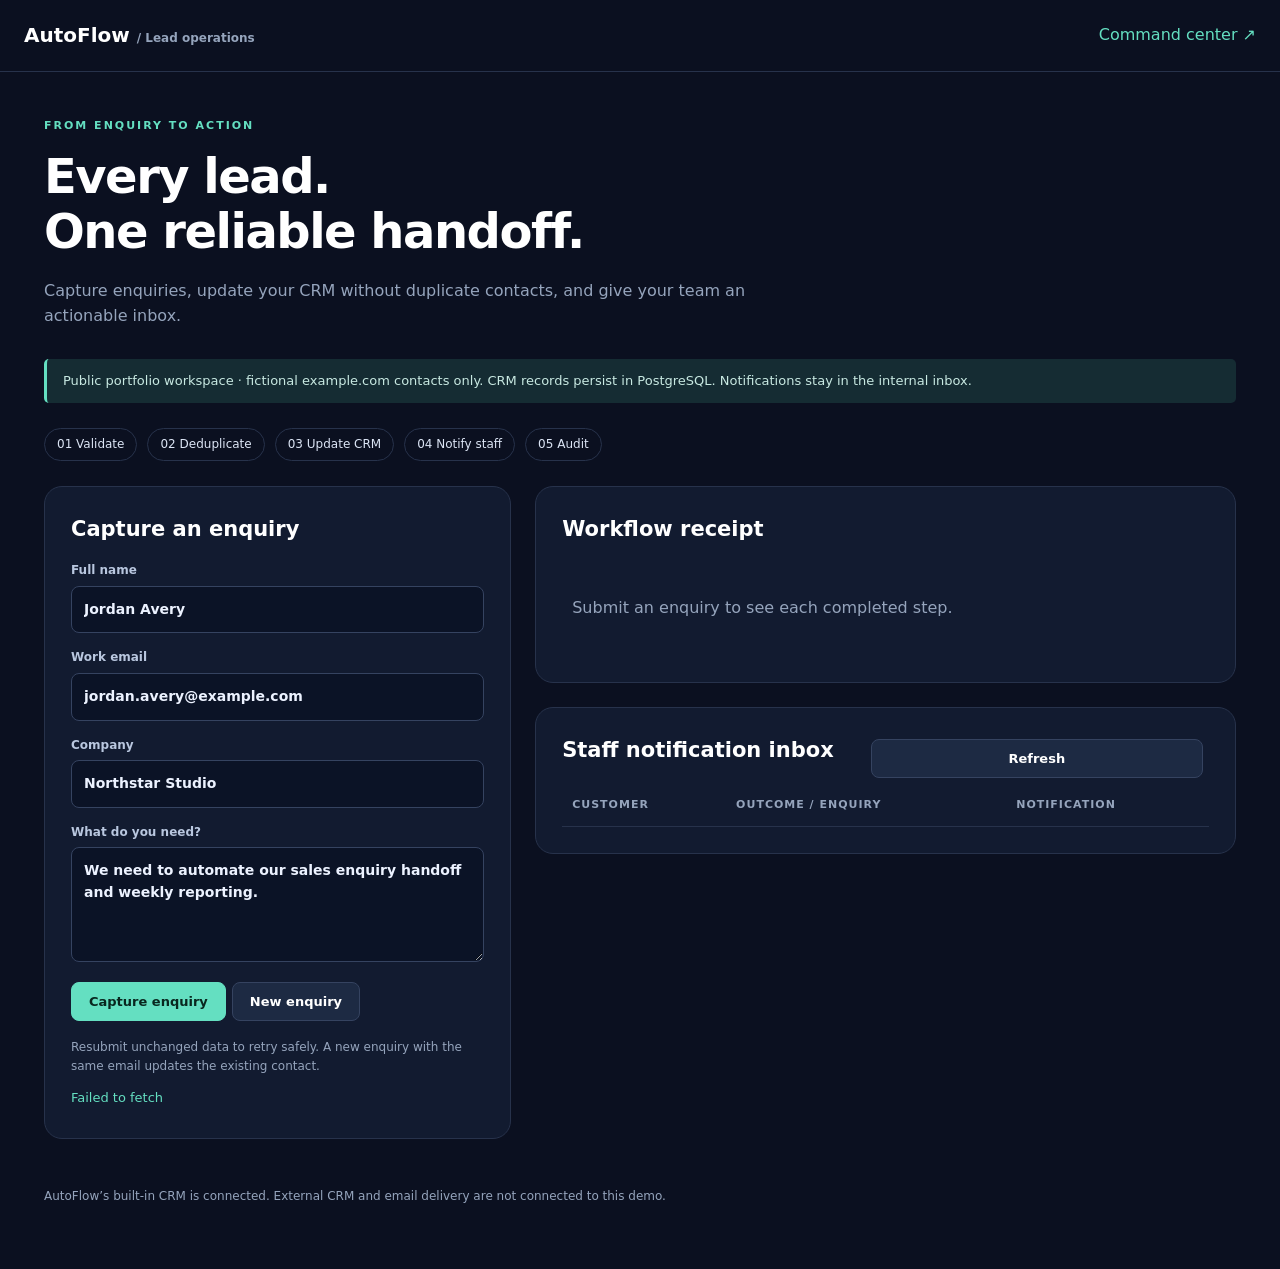
==== frontend/leads.html @ 0b556f9d "Add idempotent lead-to-CRM capture and DocFlow invoice review workspace" ====
<!doctype html><html lang="en"><meta charset="utf-8"><meta name="viewport" content="width=device-width,initial-scale=1"><title>AutoFlow · Lead Operations</title><link rel="stylesheet" href="workspace.css"><header><b>AutoFlow <span class="tag">/ Lead operations</span></b><a href="index.html">Command center ↗</a></header><main><div class="intro"><span class="eyebrow">From enquiry to action</span><h1>Every lead.<br>One reliable handoff.</h1><p>Capture enquiries, update your CRM without duplicate contacts, and give your team an actionable inbox.</p></div><div class="notice">Public portfolio workspace · fictional example.com contacts only. CRM records persist in PostgreSQL. Notifications stay in the internal inbox.</div><div class="steps"><span>01 Validate</span><span>02 Deduplicate</span><span>03 Update CRM</span><span>04 Notify staff</span><span>05 Audit</span></div><div class="grid"><section class="card"><h2>Capture an enquiry</h2><form id="leadForm"><label>Full name<input id="name" value="Jordan Avery" required maxlength="100"></label><label>Work email<input id="email" type="email" value="jordan.avery@example.com" required></label><label>Company<input id="company" value="Northstar Studio" maxlength="150"></label><label>What do you need?<textarea id="message" required maxlength="2000">We need to automate our sales enquiry handoff and weekly reporting.</textarea></label><button class="primary">Capture enquiry</button><button type="button" id="new">New enquiry</button></form><p class="tag">Resubmit unchanged data to retry safely. A new enquiry with the same email updates the existing contact.</p><div id="status" class="status" role="status"></div></section><section><div class="card"><h2>Workflow receipt</h2><div id="receipt" class="empty">Submit an enquiry to see each completed step.</div></div><div class="card"><div class="row"><h2>Staff notification inbox</h2><button id="refresh">Refresh</button></div><div class="scroll"><table><thead><tr><th>Customer</th><th>Outcome / enquiry</th><th>Notification</th></tr></thead><tbody id="inbox"></tbody></table></div></div></section></div><footer>AutoFlow’s built-in CRM is connected. External CRM and email delivery are not connected to this demo.</footer></main><script src="config.js"></script><script src="leads.js"></script></html>
---- frontend/workspace.css ----
:root{font-family:Inter,system-ui,sans-serif;color:#dce5f5;background:#0b1020;line-height:1.55;--line:#27324b;--muted:#95a4bc;--accent:#64dfc1}*{box-sizing:border-box}body{margin:0}header{border-bottom:1px solid var(--line);padding:20px max(24px,calc((100vw - 1240px)/2));display:flex;justify-content:space-between;align-items:center;gap:20px}a{color:var(--accent);text-decoration:none}header b{font-size:20px;color:white}.tag,small{font-size:12px;color:var(--muted)}main{max-width:1240px;padding:40px 24px;margin:auto}h1{font-size:clamp(30px,4vw,48px);line-height:1.15;letter-spacing:-1.5px;margin:12px 0 20px;color:white}h2{font-size:21px;color:white;margin:0 0 16px}h3{font-size:16px}p{color:var(--muted)}.eyebrow{text-transform:uppercase;letter-spacing:2px;font-size:11px;font-weight:800;color:var(--accent)}.intro{max-width:760px;margin-bottom:30px}.steps{display:flex;gap:10px;flex-wrap:wrap;margin:25px 0}.steps span,.pill{border:1px solid var(--line);padding:6px 12px;border-radius:30px;font-size:12px}.grid{display:grid;grid-template-columns:minmax(300px,.8fr) minmax(400px,1.2fr);gap:24px}.card{background:#121b30;border:1px solid var(--line);border-radius:18px;padding:26px;margin-bottom:24px;min-width:0}.row{display:flex;gap:12px;align-items:center;flex-wrap:wrap}.row>*{flex:1}.metrics{display:flex;gap:15px;margin-bottom:24px;flex-wrap:wrap}.metric{flex:1;min-width:140px;background:#121b30;border:1px solid var(--line);border-radius:14px;padding:20px}.metric strong{font-size:28px;display:block;color:var(--accent)}label{display:block;font-size:12px;font-weight:600;color:#b9c7df;margin:15px 0}input,select,textarea{display:block;width:100%;border:1px solid #354360;background:#0b1326;color:#ecf2ff;border-radius:8px;padding:12px;margin-top:6px;font:inherit;font-size:14px}textarea{min-height:115px;resize:vertical}button,.button{display:inline-block;border:1px solid #354360;border-radius:8px;background:#1d2a43;color:white;padding:11px 17px;font:600 13px Inter,system-ui;cursor:pointer;margin:5px 6px 5px 0}.primary{background:var(--accent);border-color:var(--accent);color:#09271f}button:disabled{opacity:.5;cursor:wait}button:hover,.button:hover{filter:brightness(1.12)}.notice{border-left:3px solid var(--accent);padding:12px 16px;background:#152c33;color:#c8e9e2;border-radius:5px;font-size:13px;margin-bottom:24px}.error{border-color:#fd9a9a;color:#ffb8b8;background:#372132}.status{color:var(--accent);font-size:13px;min-height:24px;white-space:pre-wrap}.scroll{overflow:auto}table{width:100%;border-collapse:collapse;font-size:13px}th{text-align:left;color:var(--muted);font-size:11px;text-transform:uppercase;letter-spacing:1px}th,td{padding:13px 10px;border-bottom:1px solid var(--line);vertical-align:top}pre{white-space:pre-wrap;overflow-wrap:anywhere;background:#0c1426;padding:18px;border-radius:10px;font-size:12px;max-height:400px;overflow:auto}.empty{padding:35px 10px;color:var(--muted)}.evidence{border-left:2px solid #4a7e8c;margin:14px 0;padding:8px 16px;color:#b9c7df;font-size:13px}footer{color:var(--muted);font-size:12px;padding:24px 0}.hidden{display:none!important}@media(max-width:850px){.grid{grid-template-columns:1fr}header{padding:18px 24px}main{padding:28px 18px}.card{padding:20px}}
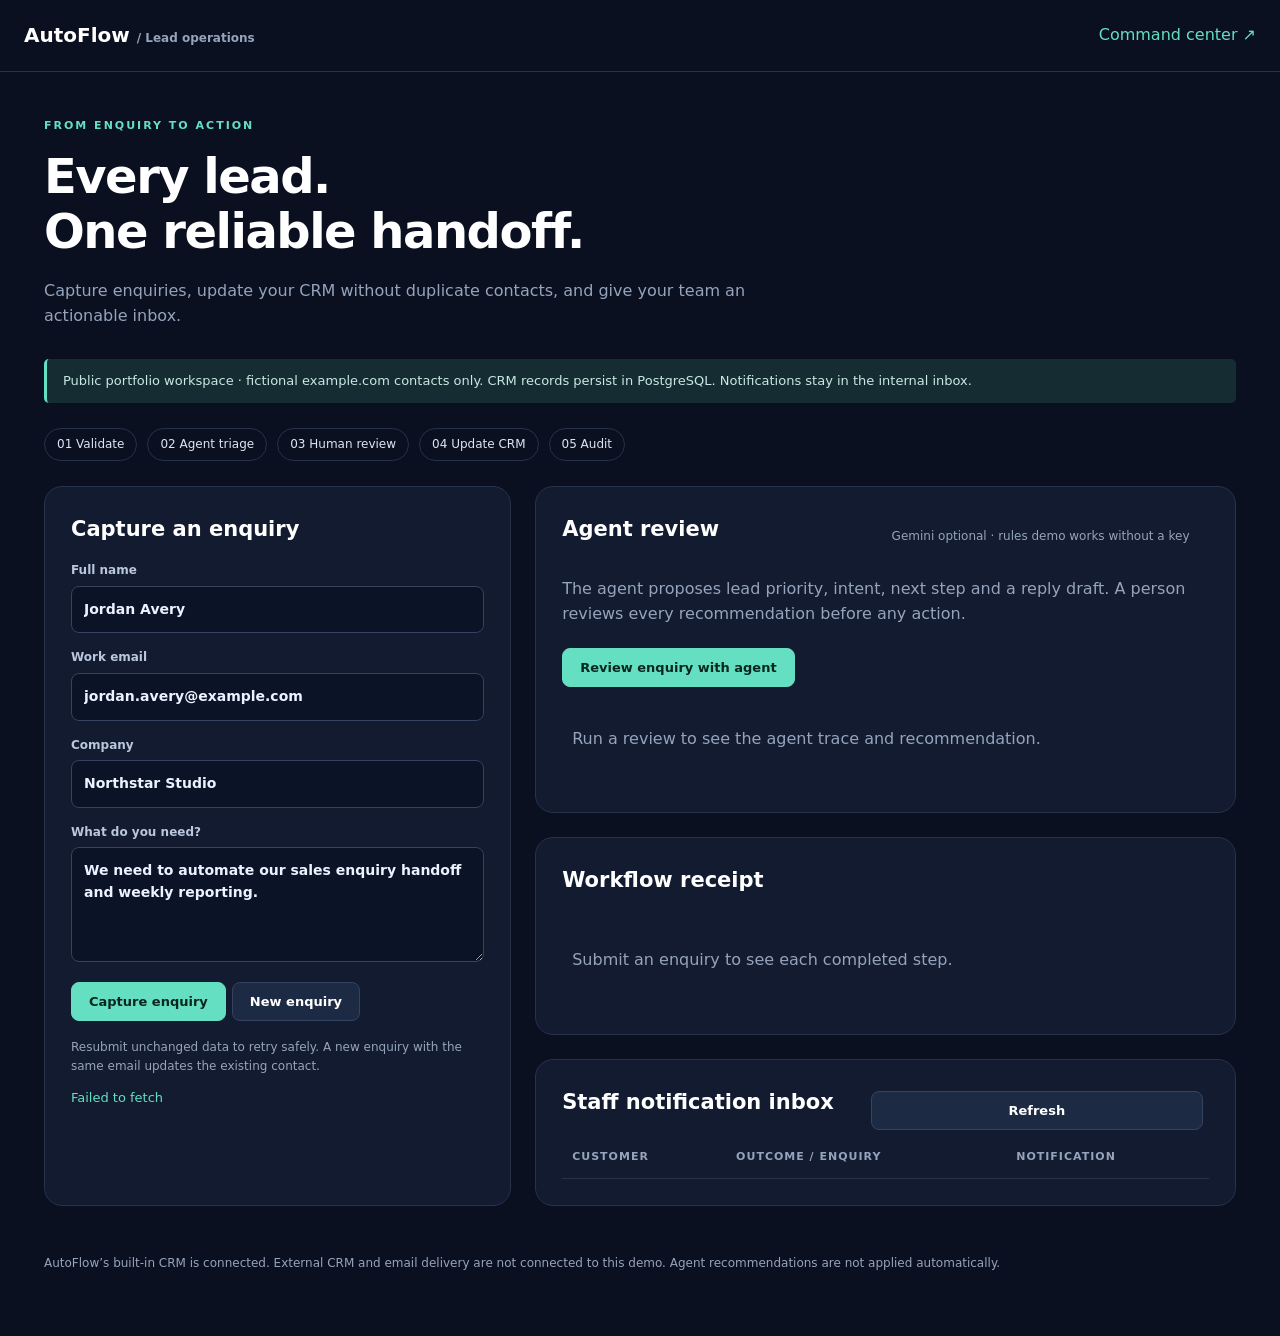
==== commit 03f1cf05: "Add recruiter-ready lead agent workbench" ====
--- a/frontend/leads.html
+++ b/frontend/leads.html
@@ -1 +1 @@
-<!doctype html><html lang="en"><meta charset="utf-8"><meta name="viewport" content="width=device-width,initial-scale=1"><title>AutoFlow · Lead Operations</title><link rel="stylesheet" href="workspace.css"><header><b>AutoFlow <span class="tag">/ Lead operations</span></b><a href="index.html">Command center ↗</a></header><main><div class="intro"><span class="eyebrow">From enquiry to action</span><h1>Every lead.<br>One reliable handoff.</h1><p>Capture enquiries, update your CRM without duplicate contacts, and give your team an actionable inbox.</p></div><div class="notice">Public portfolio workspace · fictional example.com contacts only. CRM records persist in PostgreSQL. Notifications stay in the internal inbox.</div><div class="steps"><span>01 Validate</span><span>02 Deduplicate</span><span>03 Update CRM</span><span>04 Notify staff</span><span>05 Audit</span></div><div class="grid"><section class="card"><h2>Capture an enquiry</h2><form id="leadForm"><label>Full name<input id="name" value="Jordan Avery" required maxlength="100"></label><label>Work email<input id="email" type="email" value="jordan.avery@example.com" required></label><label>Company<input id="company" value="Northstar Studio" maxlength="150"></label><label>What do you need?<textarea id="message" required maxlength="2000">We need to automate our sales enquiry handoff and weekly reporting.</textarea></label><button class="primary">Capture enquiry</button><button type="button" id="new">New enquiry</button></form><p class="tag">Resubmit unchanged data to retry safely. A new enquiry with the same email updates the existing contact.</p><div id="status" class="status" role="status"></div></section><section><div class="card"><h2>Workflow receipt</h2><div id="receipt" class="empty">Submit an enquiry to see each completed step.</div></div><div class="card"><div class="row"><h2>Staff notification inbox</h2><button id="refresh">Refresh</button></div><div class="scroll"><table><thead><tr><th>Customer</th><th>Outcome / enquiry</th><th>Notification</th></tr></thead><tbody id="inbox"></tbody></table></div></div></section></div><footer>AutoFlow’s built-in CRM is connected. External CRM and email delivery are not connected to this demo.</footer></main><script src="config.js"></script><script src="leads.js"></script></html>
+<!doctype html><html lang="en"><meta charset="utf-8"><meta name="viewport" content="width=device-width,initial-scale=1"><title>AutoFlow · Lead Operations</title><link rel="stylesheet" href="workspace.css"><header><b>AutoFlow <span class="tag">/ Lead operations</span></b><a href="index.html">Command center ↗</a></header><main><div class="intro"><span class="eyebrow">From enquiry to action</span><h1>Every lead.<br>One reliable handoff.</h1><p>Capture enquiries, update your CRM without duplicate contacts, and give your team an actionable inbox.</p></div><div class="notice">Public portfolio workspace · fictional example.com contacts only. CRM records persist in PostgreSQL. Notifications stay in the internal inbox.</div><div class="steps"><span>01 Validate</span><span>02 Agent triage</span><span>03 Human review</span><span>04 Update CRM</span><span>05 Audit</span></div><div class="grid"><section class="card"><h2>Capture an enquiry</h2><form id="leadForm"><label>Full name<input id="name" value="Jordan Avery" required maxlength="100"></label><label>Work email<input id="email" type="email" value="jordan.avery@example.com" required></label><label>Company<input id="company" value="Northstar Studio" maxlength="150"></label><label>What do you need?<textarea id="message" required maxlength="2000">We need to automate our sales enquiry handoff and weekly reporting.</textarea></label><button class="primary">Capture enquiry</button><button type="button" id="new">New enquiry</button></form><p class="tag">Resubmit unchanged data to retry safely. A new enquiry with the same email updates the existing contact.</p><div id="status" class="status" role="status"></div></section><section><div class="card"><div class="row"><h2>Agent review</h2><span class="tag">Gemini optional · rules demo works without a key</span></div><p>The agent proposes lead priority, intent, next step and a reply draft. A person reviews every recommendation before any action.</p><button class="primary" id="runAgent" type="button">Review enquiry with agent</button><div id="agentResult" class="empty" aria-live="polite">Run a review to see the agent trace and recommendation.</div></div><div class="card"><h2>Workflow receipt</h2><div id="receipt" class="empty">Submit an enquiry to see each completed step.</div></div><div class="card"><div class="row"><h2>Staff notification inbox</h2><button id="refresh">Refresh</button></div><div class="scroll"><table><thead><tr><th>Customer</th><th>Outcome / enquiry</th><th>Notification</th></tr></thead><tbody id="inbox"></tbody></table></div></div></section></div><footer>AutoFlow’s built-in CRM is connected. External CRM and email delivery are not connected to this demo. Agent recommendations are not applied automatically.</footer></main><script src="config.js"></script><script src="leads.js"></script></html>
